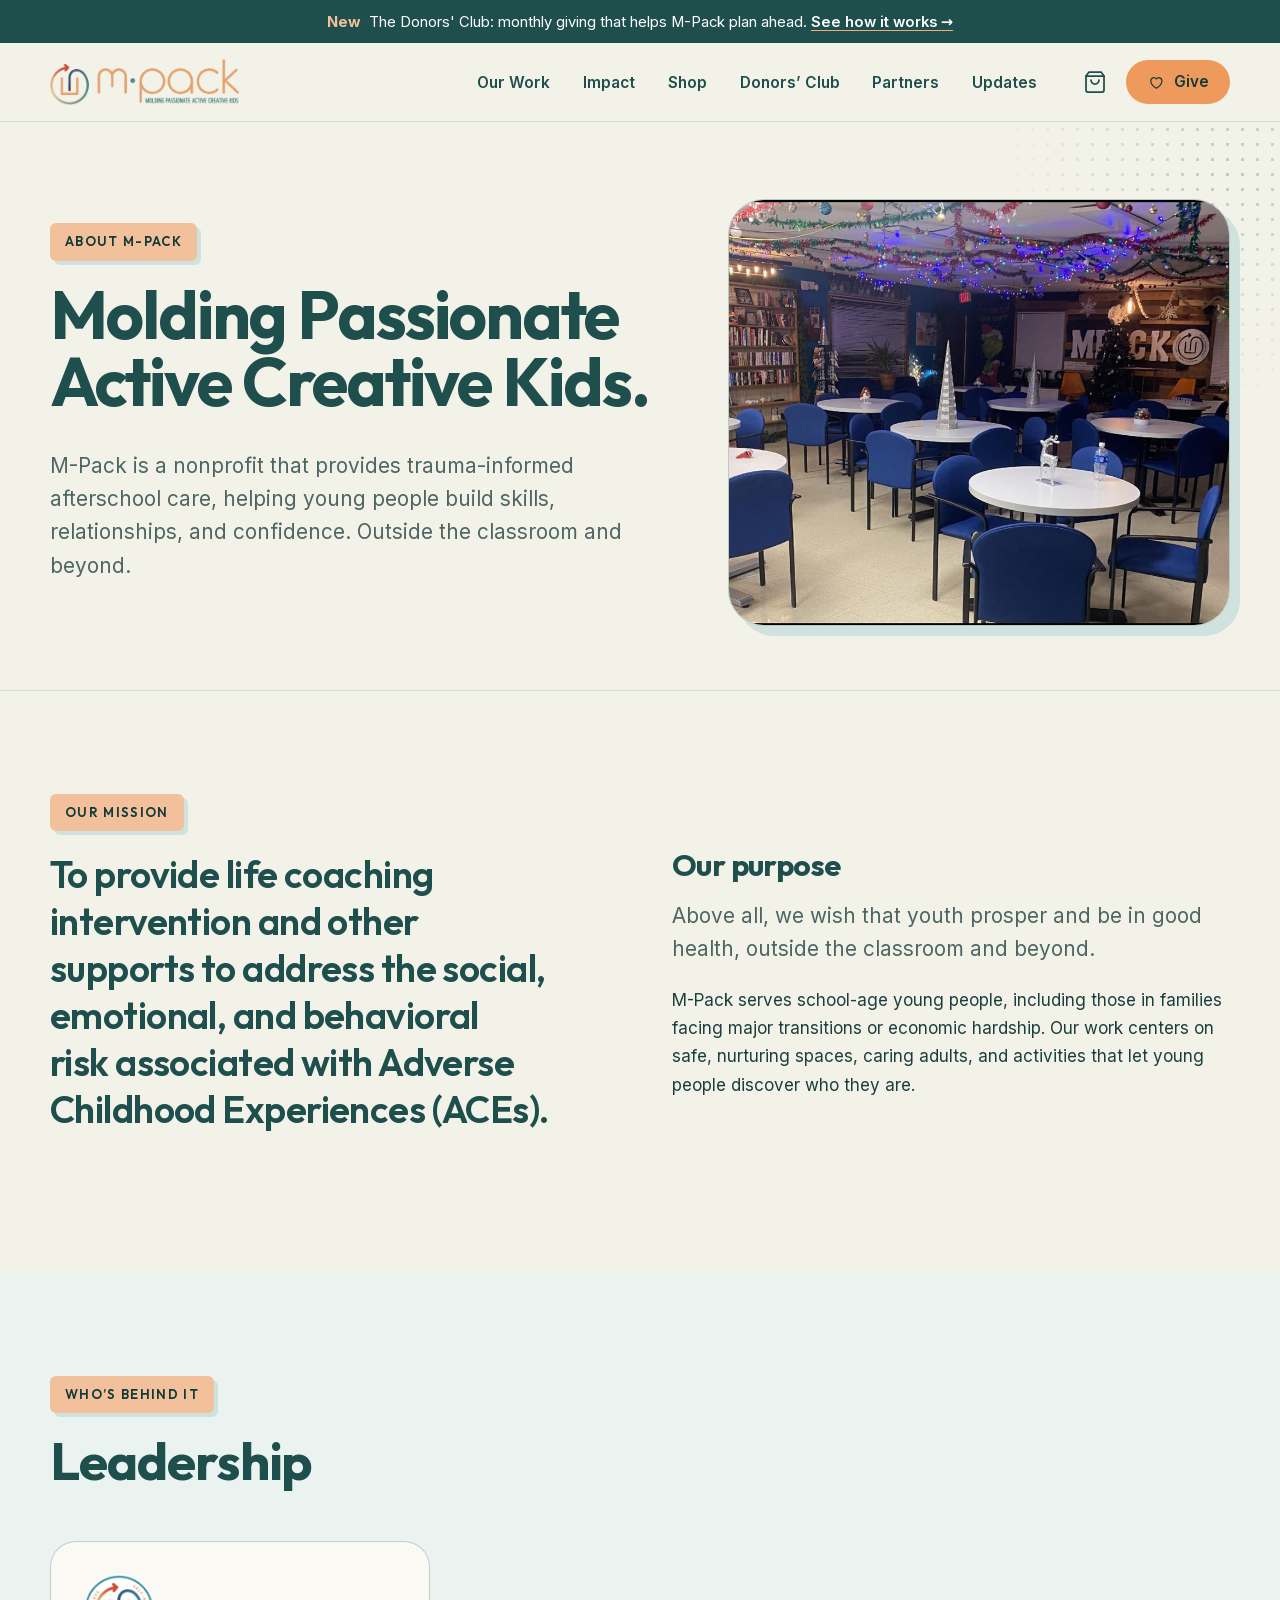
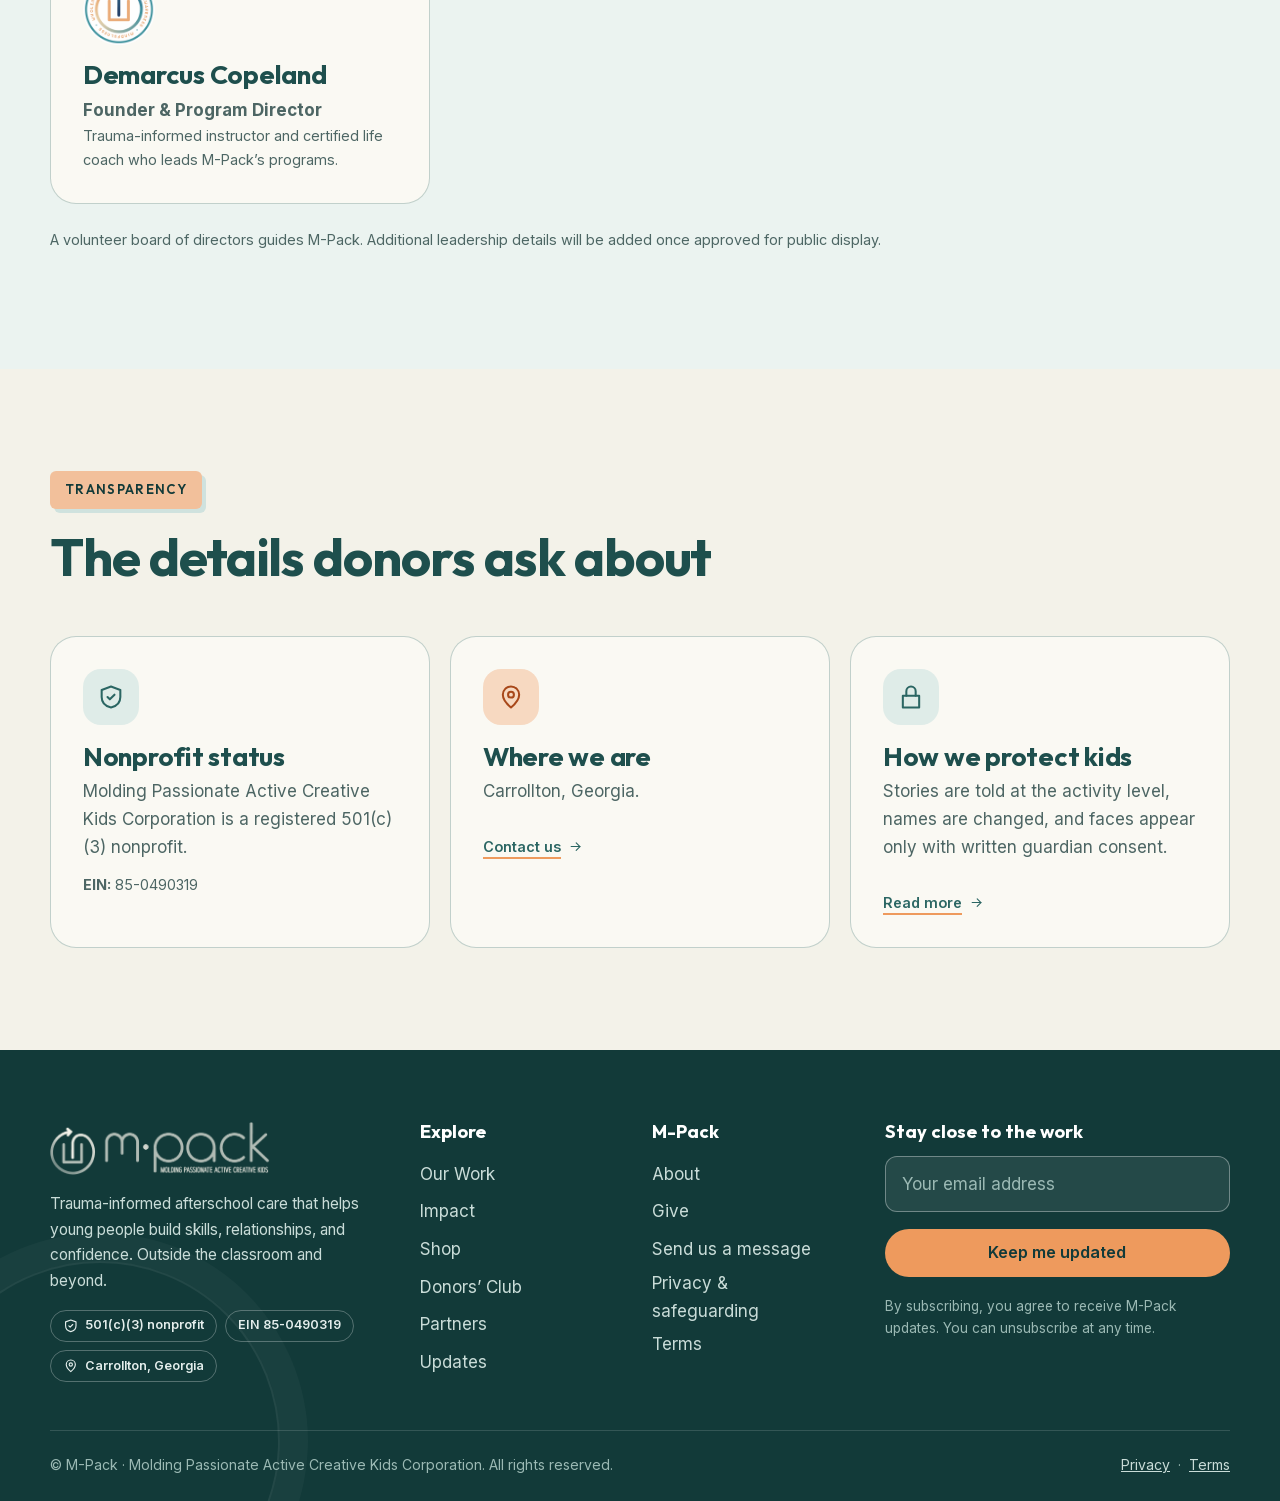
==== about.html @ ed40217a "Initial commit: M-Pack website (plain HTML/CSS/JS for GitHub Pages) Static site with home, Our Work," ====
<!doctype html>
<html lang="en">
<head>
<meta charset="utf-8">
<meta name="viewport" content="width=device-width, initial-scale=1">
<title>About M-Pack | Molding Passionate Active Creative Kids</title>
<meta name="description" content="About M-Pack, a nonprofit in Carrollton, Georgia providing trauma-informed afterschool care: our mission, our approach, and who we are.">
<meta name="theme-color" content="#1e4f4d">
<meta property="og:type" content="website">
<meta property="og:site_name" content="M-Pack">
<meta property="og:title" content="About M-Pack | Molding Passionate Active Creative Kids">
<meta property="og:description" content="About M-Pack, a nonprofit in Carrollton, Georgia providing trauma-informed afterschool care: our mission, our approach, and who we are.">
<meta property="og:image" content="assets/img/photos/tunnel-sign.jpg">
<link rel="icon" href="assets/img/favicon.png" type="image/png">
<link rel="apple-touch-icon" href="assets/img/apple-touch-icon.png">
<link rel="preload" href="assets/fonts/outfit-var.woff2" as="font" type="font/woff2" crossorigin>
<link rel="stylesheet" href="assets/css/fonts.css">
<link rel="stylesheet" href="assets/css/main.css">
<script src="assets/js/config.js"></script>
<script src="assets/js/layout.js"></script>
</head>
<body>
<mpack-header></mpack-header>
<main id="main">
<section class="page-hero page-hero--photo">
  <div class="container">
    <div>
      <span class="tag">About M-&#8288;Pack</span>
      <h1>Molding Passionate Active Creative Kids.</h1>
      <p class="lead">M-&#8288;Pack is a nonprofit that provides trauma-informed afterschool care, helping young people build skills, relationships, and confidence. Outside the classroom and beyond.</p>
    </div>
    <div class="photo"><img src="assets/img/photos/space-library.jpg" width="1400" height="777" alt="The M-Pack library lounge." style="aspect-ratio:4/3.4"></div>
  </div>
</section>

<section class="section">
  <div class="container split">
    <div class="reveal">
      <span class="tag">Our mission</span>
      <p class="mission-quote">To provide life coaching intervention and other supports to address the social, emotional, and behavioral risk associated with Adverse Childhood Experiences (ACEs).</p>
    </div>
    <div class="reveal stack">
      <h2 style="font-size:1.9rem">Our purpose</h2>
      <p class="lead">Above all, we wish that youth prosper and be in good health, outside the classroom and beyond.</p>
      <p>M-&#8288;Pack serves school-age young people, including those in families facing major transitions or economic hardship. Our work centers on safe, nurturing spaces, caring adults, and activities that let young people discover who they are.</p>
    </div>
  </div>
</section>

<section class="section section--tint">
  <div class="container">
    <div class="section-head"><span class="tag">Who&rsquo;s behind it</span><h2>Leadership</h2></div>
    <div class="grid grid-3">
      <article class="card reveal"><img src="assets/img/logo-badge.png" width="72" height="72" alt="" style="margin-bottom:1rem"><h3 style="margin-top:0">Demarcus Copeland</h3><p><strong>Founder &amp; Program Director</strong></p><p class="small">Trauma-informed instructor and certified life coach who leads M-&#8288;Pack&rsquo;s programs.</p></article>
    </div>
    <p class="muted small mt-2">A volunteer board of directors guides M-&#8288;Pack. Additional leadership details will be added once approved for public display.</p>
  </div>
</section>

<section class="section">
  <div class="container">
    <div class="section-head"><span class="tag">Transparency</span><h2>The details donors ask about</h2></div>
    <div class="grid grid-3">
      <article class="card reveal"><span class="ico"><svg class="i" aria-hidden="true" focusable="false"><use href="#i-shield"></use></svg></span><h3>Nonprofit status</h3><p>Molding Passionate Active Creative Kids Corporation is a registered 501(c)(3) nonprofit.</p><p class="small mt-1"><strong>EIN:</strong> 85-0490319</p></article>
      <article class="card reveal"><span class="ico ico--orange"><svg class="i" aria-hidden="true" focusable="false"><use href="#i-pin"></use></svg></span><h3>Where we are</h3><p>Carrollton, Georgia.</p><p class="small mt-1"><a class="link-arrow" href="contact.html">Contact us <svg class="i " aria-hidden="true" focusable="false"><use href="#i-arrow"></use></svg></a></p></article>
      <article class="card reveal"><span class="ico"><svg class="i" aria-hidden="true" focusable="false"><use href="#i-lock"></use></svg></span><h3>How we protect kids</h3><p>Stories are told at the activity level, names are changed, and faces appear only with written guardian consent.</p><p class="small mt-1"><a class="link-arrow" href="privacy.html">Read more <svg class="i " aria-hidden="true" focusable="false"><use href="#i-arrow"></use></svg></a></p></article>
    </div>
  </div>
</section>
</main>
<mpack-footer></mpack-footer>
<mpack-mobile-cta></mpack-mobile-cta>
<script src="assets/js/data.js" defer></script>
<script src="assets/js/art.js" defer></script>
<script src="assets/js/app.js" defer></script>
</body>
</html>
---- assets/css/fonts.css ----
@font-face{font-family:'Inter';font-style:normal;font-weight:400 700;font-display:swap;src:url('../fonts/inter-var.woff2') format('woff2');unicode-range:U+0000-00FF, U+0131, U+0152-0153, U+02BB-02BC, U+02C6, U+02DA, U+02DC, U+0304, U+0308, U+0329, U+2000-206F, U+20AC, U+2122, U+2191, U+2193, U+2212, U+2215, U+FEFF, U+FFFD}
@font-face{font-family:'Outfit';font-style:normal;font-weight:500 800;font-display:swap;src:url('../fonts/outfit-var.woff2') format('woff2');unicode-range:U+0000-00FF, U+0131, U+0152-0153, U+02BB-02BC, U+02C6, U+02DA, U+02DC, U+0304, U+0308, U+0329, U+2000-206F, U+20AC, U+2122, U+2191, U+2193, U+2212, U+2215, U+FEFF, U+FFFD}
---- assets/css/main.css ----
/* ==========================================================================
   M-Pack — main stylesheet
   Design language taken from the M-Pack presentation: deep teal, warm cream,
   peach "tab" labels with offset shadows, thin-outline rounded cards,
   halftone dots and a looping line motif.
   ========================================================================== */

:root {
  /* Color tokens */
  --cream: #f3f2e9;
  --surface: #faf9f3;
  --white: #ffffff;
  --teal-950: #123a39;
  --teal-900: #1e4f4d;
  --teal-800: #2b6663;
  --teal-700: #357b78;
  --teal-500: #5a9aa0;
  --teal-200: #cfe2de;
  --teal-100: #dfece8;
  --teal-50: #ebf3f0;
  --orange-500: #ee9a5d;
  --orange-400: #f3ac77;
  --orange-300: #f2c09b;
  --orange-200: #f7d9c1;
  --orange-700: #a8481a; /* AA on cream for small text */
  --coral: #d9573a;
  --ink: #1b3f3e;
  --muted: #4d6664;
  --line: rgba(43, 102, 99, 0.28);
  --line-soft: rgba(43, 102, 99, 0.14);
  --danger: #9a2a10;

  /* Type */
  --font-display: "Outfit", "Avenir Next", "Segoe UI", system-ui, sans-serif;
  --font-body: "Inter", system-ui, -apple-system, "Segoe UI", sans-serif;

  /* Shape + rhythm */
  --r-sm: 12px;
  --r-md: 18px;
  --r-lg: 26px;
  --r-xl: 36px;
  --maxw: 1180px;
  --gutter: clamp(1.25rem, 4vw, 2rem);
  --shadow-soft: 0 1px 2px rgba(18, 58, 57, 0.06), 0 10px 30px -12px rgba(18, 58, 57, 0.18);
  --ease: cubic-bezier(0.22, 0.61, 0.36, 1);
}

*,
*::before,
*::after { box-sizing: border-box; }

html { scroll-behavior: smooth; -webkit-text-size-adjust: 100%; }

body {
  margin: 0;
  background: var(--cream);
  color: var(--ink);
  font-family: var(--font-body);
  font-size: 1.0625rem;
  line-height: 1.65;
  -webkit-font-smoothing: antialiased;
  text-rendering: optimizeLegibility;
}

img, svg { display: block; max-width: 100%; }
img { height: auto; }
a { color: inherit; }
p { margin: 0 0 1em; }
ul, ol { margin: 0; padding: 0; }
button, input, select, textarea { font: inherit; color: inherit; }
button { cursor: pointer; }

h1, h2, h3, h4 {
  font-family: var(--font-display);
  color: var(--teal-900);
  line-height: 1.06;
  letter-spacing: -0.02em;
  font-weight: 700;
  margin: 0 0 0.5em;
  text-wrap: balance;
}
h1 { font-size: clamp(2.5rem, 1.3rem + 4.6vw, 4.6rem); letter-spacing: -0.03em; line-height: 1; }
.hero h1 { font-size: clamp(2.5rem, 1.2rem + 3.9vw, 4rem); }
h2 { font-size: clamp(2rem, 1.2rem + 3vw, 3.3rem); }
h3 { font-size: clamp(1.3rem, 1.1rem + 0.8vw, 1.65rem); letter-spacing: -0.01em; }
h4 { font-size: 1.1rem; }
.lead { font-size: clamp(1.1rem, 1rem + 0.5vw, 1.3rem); color: var(--muted); line-height: 1.6; max-width: 60ch; }
.muted { color: var(--muted); }
.small { font-size: 0.9rem; }
.center { text-align: center; }
.balance { text-wrap: balance; }

:focus-visible {
  outline: 3px solid var(--orange-500);
  outline-offset: 3px;
  border-radius: 6px;
}
::selection { background: var(--orange-200); color: var(--teal-950); }

.sr-only {
  position: absolute; width: 1px; height: 1px; padding: 0; margin: -1px;
  overflow: hidden; clip: rect(0, 0, 0, 0); white-space: nowrap; border: 0;
}
.skip-link {
  position: fixed; left: 1rem; top: -4rem; z-index: 200; background: var(--teal-900); color: #fff;
  padding: 0.8rem 1.2rem; border-radius: 999px; font-weight: 600; text-decoration: none; transition: top 0.2s;
}
.skip-link:focus { top: 1rem; }

.container { width: min(100% - 2 * var(--gutter), var(--maxw)); margin-inline: auto; }
.container--narrow { width: min(100% - 2 * var(--gutter), 820px); margin-inline: auto; }

/* Icons ------------------------------------------------------------------ */
.i { width: 1.25em; height: 1.25em; fill: none; stroke: currentColor; stroke-width: 1.75; stroke-linecap: round; stroke-linejoin: round; flex: none; }
.i--lg { width: 1.6rem; height: 1.6rem; }
.ico {
  width: 56px; height: 56px; border-radius: 18px; display: grid; place-items: center;
  background: var(--teal-100); color: var(--teal-800); flex: none;
}
.ico .i { width: 28px; height: 28px; }
.ico--orange { background: var(--orange-200); color: var(--orange-700); }
.ico--dark { background: rgba(255, 255, 255, 0.12); color: var(--orange-400); }

/* Buttons ---------------------------------------------------------------- */
.btn {
  display: inline-flex; align-items: center; justify-content: center; gap: 0.6rem;
  min-height: 48px; padding: 0.8rem 1.6rem; border-radius: 999px;
  font-family: var(--font-body); font-weight: 600; font-size: 1rem; line-height: 1.1;
  text-decoration: none; border: 2px solid transparent; cursor: pointer;
  transition: transform 0.2s var(--ease), background-color 0.2s, color 0.2s, border-color 0.2s, box-shadow 0.2s;
}
.btn:hover { transform: translateY(-2px); }
.btn:active { transform: translateY(0); }
.btn .i { transition: transform 0.2s var(--ease); width: 1.1em; height: 1.1em; }
.btn:hover .i-arrow { transform: translateX(3px); }
.btn--primary { background: var(--teal-800); color: #fff; }
.btn--primary:hover { background: var(--teal-900); box-shadow: 0 8px 20px -8px rgba(18, 58, 57, 0.5); }
.btn--give { background: var(--orange-500); color: var(--teal-950); }
.btn--give:hover { background: var(--orange-400); box-shadow: 0 8px 20px -8px rgba(238, 154, 93, 0.8); }
.btn--outline { border-color: var(--teal-800); color: var(--teal-800); background: transparent; }
.btn--outline:hover { background: var(--teal-100); }
.btn--light { background: var(--cream); color: var(--teal-900); }
.btn--light:hover { background: #fff; }
.btn--ghost-light { border-color: rgba(255, 255, 255, 0.6); color: #fff; background: transparent; }
.btn--ghost-light:hover { background: rgba(255, 255, 255, 0.12); border-color: #fff; }
.btn--sm { min-height: 44px; padding: 0.6rem 1.2rem; font-size: 0.95rem; }
.btn--lg { min-height: 56px; padding: 1rem 2rem; font-size: 1.08rem; }
.btn--block { width: 100%; }
.btn[disabled], .btn[aria-disabled="true"] { opacity: 0.5; cursor: not-allowed; transform: none; box-shadow: none; }
.nw { white-space: nowrap; }
.btn-row { display: flex; flex-wrap: wrap; gap: 0.85rem; align-items: center; }

.link-arrow {
  display: inline-flex; align-items: center; gap: 0.45rem; font-weight: 600; color: var(--teal-800);
  text-decoration: underline; text-decoration-color: var(--orange-500); text-decoration-thickness: 2px; text-underline-offset: 5px;
}
.link-arrow:hover { color: var(--teal-950); }
.link-arrow .i { width: 1.05em; height: 1.05em; transition: transform 0.2s var(--ease); }
.link-arrow:hover .i { transform: translateX(3px); }

/* Tab label — echoes the deck's peach navigation tabs ----------------------- */
.tag {
  display: inline-block; background: var(--orange-300); color: var(--teal-950);
  font-family: var(--font-display); font-weight: 600; font-size: 0.82rem; letter-spacing: 0.1em; text-transform: uppercase;
  padding: 0.5rem 0.95rem; border-radius: 6px; box-shadow: 4px 4px 0 var(--teal-200); margin-bottom: 1.25rem;
}
.section--dark .tag { box-shadow: 4px 4px 0 var(--teal-700); }

.badge {
  display: inline-flex; align-items: center; gap: 0.35rem; font-size: 0.74rem; font-weight: 700; letter-spacing: 0.06em;
  text-transform: uppercase; padding: 0.3rem 0.65rem; border-radius: 999px; background: var(--teal-100); color: var(--teal-900);
}
.badge--orange { background: var(--orange-200); color: #6b2d14; }
.badge--outline { background: rgba(255, 255, 255, 0.9); border: 1px solid var(--line); color: var(--muted); }

/* Announcement bar + header ------------------------------------------------ */
.announce { background: var(--teal-900); color: #fff; font-size: 0.92rem; text-align: center; padding: 0.6rem 1rem; }
.announce a { font-weight: 600; text-decoration: underline; text-underline-offset: 3px; text-decoration-color: var(--orange-400); }
.announce a:hover { color: var(--orange-300); }
.announce strong { color: var(--orange-300); }

.site-header {
  position: sticky; top: 0; z-index: 60;
  background: rgba(243, 242, 233, 0.9); backdrop-filter: saturate(1.4) blur(12px); -webkit-backdrop-filter: saturate(1.4) blur(12px);
  border-bottom: 1px solid var(--line-soft); transition: box-shadow 0.2s;
}
.site-header.is-scrolled { box-shadow: 0 6px 24px -14px rgba(18, 58, 57, 0.45); }
.header-inner { display: flex; align-items: center; gap: 1.25rem; min-height: 78px; }
.brand { display: inline-flex; align-items: center; }
.brand img { height: 46px; width: auto; }
.nav { margin-left: auto; display: flex; align-items: center; gap: 0.15rem; }
.nav a {
  padding: 0.6rem 0.95rem; border-radius: 999px; font-weight: 600; font-size: 0.96rem; color: var(--teal-900); text-decoration: none;
  transition: background-color 0.2s;
}
.nav a:hover { background: var(--teal-100); }
.nav a[aria-current="page"] { background: var(--teal-100); box-shadow: inset 0 -3px 0 var(--orange-500); }
.header-actions { display: flex; align-items: center; gap: 0.5rem; }
.icon-btn {
  position: relative; width: 46px; height: 46px; border-radius: 999px; border: 0; background: transparent; color: var(--teal-900);
  display: grid; place-items: center; transition: background-color 0.2s;
}
.icon-btn:hover { background: var(--teal-100); }
.icon-btn .i { width: 24px; height: 24px; }
.cart-count {
  position: absolute; top: 2px; right: 0; min-width: 20px; height: 20px; padding: 0 5px; border-radius: 999px; background: var(--orange-500); color: var(--teal-950);
  font-size: 0.74rem; font-weight: 700; display: none; place-items: center;
}
.cart-count.has-items { display: grid; }
.menu-btn { display: none; }
.mobile-nav { display: none; }

@media (max-width: 1020px) {
  .nav { display: none; }
  .header-actions { margin-left: auto; }
  .menu-btn { display: grid; }
  .mobile-nav {
    position: fixed; inset: 0; top: 0; z-index: 90; background: var(--cream); padding: 1.25rem var(--gutter) 2rem; overflow-y: auto;
    flex-direction: column; gap: 0.25rem;
  }
  .mobile-nav.open { display: flex; }
  .mobile-nav-head { display: flex; justify-content: space-between; align-items: center; min-height: 62px; }
  .mobile-nav a.m-link {
    font-family: var(--font-display); font-size: 1.9rem; font-weight: 600; color: var(--teal-900); text-decoration: none;
    padding: 0.7rem 0; border-bottom: 1px solid var(--line-soft); display: flex; justify-content: space-between; align-items: center;
  }
  .mobile-nav .btn { margin-top: 1.5rem; }
}
@media (max-width: 520px) {
  .header-actions .btn--give span.label { display: none; }
  .header-actions .btn--give { padding: 0.6rem 0.9rem; }
  .brand img { height: 40px; }
}

/* Hero ---------------------------------------------------------------------- */
.hero { position: relative; overflow: hidden; padding: clamp(2.5rem, 6vw, 5rem) 0 clamp(3.5rem, 7vw, 6rem); isolation: isolate; }
.hero::before { /* halftone dots, as on the deck's cover */
  content: ""; position: absolute; right: -40px; top: -40px; width: 460px; height: 460px; z-index: -1; opacity: 0.5;
  background-image: radial-gradient(var(--teal-500) 1.6px, transparent 1.8px); background-size: 16px 16px;
  -webkit-mask-image: radial-gradient(circle at 70% 30%, #000 0%, transparent 70%); mask-image: radial-gradient(circle at 70% 30%, #000 0%, transparent 70%);
}
.hero::after {
  content: ""; position: absolute; left: -120px; bottom: -160px; width: 420px; height: 420px; border-radius: 50%; z-index: -1;
  background: var(--orange-200); opacity: 0.4;
}
.hero-grid { display: grid; grid-template-columns: 1.08fr 0.92fr; gap: clamp(2rem, 5vw, 4.5rem); align-items: center; }
.hero h1 .hl { position: relative; white-space: nowrap; color: var(--teal-900); z-index: 0; }
.hero h1 .hl::after {
  content: ""; position: absolute; left: -0.06em; right: -0.06em; bottom: 0.04em; height: 0.34em; background: var(--orange-300); z-index: -1; border-radius: 6px; transform: rotate(-0.8deg);
}
.hero .lead { margin: 1.5rem 0 2rem; }
.hero-note { margin-top: 1.5rem; display: flex; align-items: center; gap: 0.6rem; font-size: 0.95rem; color: var(--muted); }
.hero-media { position: relative; }
.hero-photo {
  width: 100%; aspect-ratio: 5 / 5.6; object-fit: cover; border-radius: var(--r-xl) var(--r-xl) var(--r-xl) 140px;
  box-shadow: 14px 14px 0 var(--teal-200); border: 1.5px solid var(--line);
}
.hero-badge { position: absolute; right: -14px; top: -34px; width: 118px; height: 118px; filter: drop-shadow(0 8px 14px rgba(18, 58, 57, 0.2)); animation: slow-spin 60s linear infinite; }
.stat-float {
  position: absolute; left: -7%; bottom: 9%; max-width: 250px; background: #fff; border-radius: var(--r-md); padding: 1rem 1.15rem 1.05rem;
  box-shadow: var(--shadow-soft); border: 1px solid var(--line-soft);
}
.stat-float b { display: block; font-family: var(--font-display); font-size: 2.6rem; line-height: 1; color: var(--teal-800); letter-spacing: -0.03em; }
.stat-float span { display: block; margin-top: 0.3rem; font-size: 0.86rem; line-height: 1.35; color: var(--muted); }
@keyframes slow-spin { to { transform: rotate(360deg); } }

@media (max-width: 900px) {
  .hero-grid { grid-template-columns: 1fr; }
  .hero-media { max-width: 560px; margin-inline: auto; width: 100%; }
  .hero-photo { aspect-ratio: 4 / 3.4; border-radius: var(--r-xl) var(--r-xl) var(--r-xl) 90px; box-shadow: 10px 10px 0 var(--teal-200); }
  .stat-float { left: 4%; bottom: -1.5rem; }
  .hero-badge { right: 0; top: -28px; width: 92px; height: 92px; }
}

/* Trust strip -------------------------------------------------------------- */
.trust { background: var(--white); border-block: 1px solid var(--line-soft); }
.trust-list { list-style: none; display: flex; flex-wrap: wrap; justify-content: center; gap: 0.75rem 2.25rem; padding: 1.1rem 0; font-size: 0.95rem; font-weight: 600; color: var(--teal-900); }
.trust-list li { display: flex; align-items: center; gap: 0.55rem; }
.trust-list .i { color: var(--orange-700); }

/* Sections ---------------------------------------------------------------- */
.section { padding: clamp(3.75rem, 8vw, 6.75rem) 0; position: relative; }
.section--tint { background: var(--teal-50); }
.section--white { background: var(--white); }
.section--dark { background: var(--teal-900); color: #eaf1ef; }
.section--dark h2, .section--dark h3, .section--dark h4 { color: #fff; }
.section--dark .lead, .section--dark .muted { color: #c9dcd8; }
.section-head { max-width: 760px; margin-bottom: clamp(2rem, 4vw, 3.25rem); }
.section-head--center { margin-inline: auto; text-align: center; }
.section-head--center .lead { margin-inline: auto; }
.section-head p:last-child { margin-bottom: 0; }

.grid { display: grid; gap: 1.25rem; }
.grid-2 { grid-template-columns: repeat(2, minmax(0, 1fr)); }
.grid-3 { grid-template-columns: repeat(3, minmax(0, 1fr)); }
.grid-4 { grid-template-columns: repeat(4, minmax(0, 1fr)); }
@media (max-width: 960px) { .grid-4 { grid-template-columns: repeat(2, minmax(0, 1fr)); } .grid-3 { grid-template-columns: repeat(2, minmax(0, 1fr)); } }
@media (max-width: 640px) { .grid-4, .grid-3, .grid-2 { grid-template-columns: 1fr; } }

.split { display: grid; grid-template-columns: 1fr 1fr; gap: clamp(2rem, 5vw, 4.5rem); align-items: center; }
.split--wide-left { grid-template-columns: 1.15fr 0.85fr; }
.split--wide-right { grid-template-columns: 0.85fr 1.15fr; }
@media (max-width: 900px) { .split, .split--wide-left, .split--wide-right { grid-template-columns: 1fr; } }

/* Cards ------------------------------------------------------------------- */
.card {
  background: var(--surface); border: 1.5px solid var(--line); border-radius: var(--r-lg); padding: clamp(1.4rem, 2.5vw, 2rem);
  transition: transform 0.25s var(--ease), border-color 0.25s, box-shadow 0.25s;
}
a.card { text-decoration: none; display: block; }
a.card:hover, .card--hover:hover { transform: translateY(-4px); border-color: var(--teal-700); box-shadow: var(--shadow-soft); }
.card h3 { margin-top: 1.1rem; margin-bottom: 0.4rem; }
.card p { color: var(--muted); margin-bottom: 0; }
.card .link-arrow { margin-top: 1.1rem; }
.card--plain { background: #fff; }
.card--dark { background: rgba(255, 255, 255, 0.06); border-color: rgba(255, 255, 255, 0.22); }
.card--dark p { color: #c9dcd8; }

.pillar { display: flex; flex-direction: column; }
.pillar h3 { margin-top: 1.2rem; }

/* Mission block ------------------------------------------------------------ */
.mission-quote {
  font-family: var(--font-display); font-weight: 600; font-size: clamp(1.5rem, 1.1rem + 1.8vw, 2.35rem); line-height: 1.25; letter-spacing: -0.015em; color: var(--teal-900); text-wrap: balance;
}
.mission-quote mark { background: linear-gradient(transparent 62%, var(--orange-300) 62%); color: inherit; padding: 0 0.1em; }

/* Stats band ---------------------------------------------------------------- */
.stats { display: grid; grid-template-columns: repeat(4, 1fr); gap: 0; }
.stat { padding: 0.5rem clamp(1rem, 2.5vw, 2rem); border-left: 1px solid rgba(255, 255, 255, 0.2); }
.stat:first-child { border-left: 0; padding-left: 0; }
.stat-num { white-space: nowrap; font-family: var(--font-display); font-weight: 800; font-size: clamp(3rem, 1.8rem + 3.2vw, 4.6rem); line-height: 1; letter-spacing: -0.04em; color: var(--orange-400); display: block; }
.stat-num small { font-size: 0.5em; letter-spacing: 0; margin-left: 0.05em; }
.stat-label { display: block; margin-top: 0.7rem; color: #e1ece9; font-size: 1rem; line-height: 1.45; max-width: 24ch; }
.stats-foot { margin-top: 2.25rem; font-size: 0.85rem; color: #a9c5c0; }
@media (max-width: 860px) {
  .stats { grid-template-columns: repeat(2, 1fr); row-gap: 2.25rem; }
  .stat:nth-child(odd) { border-left: 0; padding-left: 0; }
}
@media (max-width: 460px) { .stats { grid-template-columns: 1fr; } .stat { border-left: 0; padding-left: 0; } }

/* "Every M-Pack kid can expect" ----------------------------------------------- */
.expect { list-style: none; display: grid; grid-template-columns: repeat(3, minmax(0, 1fr)); gap: 1rem; counter-reset: expect; }
.expect li {
  display: flex; align-items: center; gap: 1rem; padding: 1.15rem 1.35rem; border: 1.5px solid var(--line); border-radius: 999px; background: var(--surface);
  font-family: var(--font-display); font-weight: 600; font-size: 1.2rem; color: var(--teal-900); line-height: 1.2;
}
.expect li .ico { width: 48px; height: 48px; border-radius: 50%; }
.expect li:nth-child(even) .ico { background: var(--orange-200); color: var(--orange-700); }
@media (max-width: 960px) { .expect { grid-template-columns: repeat(2, minmax(0, 1fr)); } }
@media (max-width: 600px) { .expect { grid-template-columns: 1fr; } }

/* Photo mosaic -------------------------------------------------------------- */
.mosaic { display: grid; grid-template-columns: repeat(12, 1fr); grid-auto-rows: 88px; gap: 0.9rem; }
.mosaic figure { margin: 0; position: relative; overflow: hidden; border-radius: var(--r-lg); border: 1.5px solid var(--line); background: var(--teal-100); }
.mosaic img { width: 100%; height: 100%; object-fit: cover; transition: transform 0.6s var(--ease); }
.mosaic figure:hover img { transform: scale(1.04); }
.mosaic figcaption {
  position: absolute; left: 0.75rem; bottom: 0.75rem; background: rgba(255, 255, 255, 0.94); border-radius: 999px; padding: 0.3rem 0.8rem; font-size: 0.82rem; font-weight: 600; color: var(--teal-900);
}
.m-a { grid-column: span 7; grid-row: span 4; }
.m-b { grid-column: span 5; grid-row: span 4; }
.m-c { grid-column: span 4; grid-row: span 3; }
.m-d { grid-column: span 4; grid-row: span 3; }
.m-e { grid-column: span 4; grid-row: span 3; }
@media (max-width: 760px) {
  .mosaic { grid-template-columns: repeat(2, 1fr); grid-auto-rows: 120px; }
  .m-a { grid-column: span 2; grid-row: span 2; }
  .m-b, .m-c, .m-d, .m-e { grid-column: span 1; grid-row: span 2; }
}

.photo { border-radius: var(--r-xl); overflow: hidden; border: 1.5px solid var(--line); box-shadow: 12px 12px 0 var(--teal-200); }
.photo img { width: 100%; height: 100%; object-fit: cover; }
.photo--tall img { aspect-ratio: 4 / 4.6; }
.photo--wide img { aspect-ratio: 16 / 11; }
.photo-stack { display: grid; grid-template-columns: 1fr 1fr; gap: 0.9rem; }
.photo-stack img { border-radius: var(--r-lg); border: 1.5px solid var(--line); width: 100%; height: 100%; object-fit: cover; aspect-ratio: 3 / 4; }
.photo-stack img:nth-child(2) { margin-top: 2.5rem; }
.caption { font-size: 0.85rem; color: var(--muted); margin-top: 0.75rem; }

/* Check list ----------------------------------------------------------------- */
.checks { list-style: none; display: grid; gap: 0.7rem; }
.checks li { display: flex; gap: 0.75rem; align-items: flex-start; }
.checks .i { color: var(--teal-700); margin-top: 0.2em; width: 1.2em; height: 1.2em; }
.section--dark .checks .i { color: var(--orange-400); }

/* Ways to help --------------------------------------------------------------- */
.help-card { display: flex; flex-direction: column; height: 100%; }
.help-card p { flex: 1; }
.help-card .btn { align-self: flex-start; margin-top: 1.4rem; }
.help-card--feature { background: var(--teal-900); border-color: var(--teal-900); color: #dbe9e6; }
.help-card--feature h3 { color: #fff; }
.help-card--feature p { color: #c9dcd8; }

/* Tier cards ----------------------------------------------------------------- */
.tier { position: relative; display: flex; flex-direction: column; padding: clamp(1.5rem, 2.5vw, 2rem); border-radius: var(--r-lg); background: var(--surface); border: 1.5px solid var(--line); color: var(--ink); }
.tier--feature { border: 2px solid var(--orange-500); background: #fff; }
.tier .ribbon { position: absolute; top: -0.85rem; left: 1.5rem; background: var(--orange-500); color: var(--teal-950); font-weight: 700; font-size: 0.74rem; letter-spacing: 0.08em; text-transform: uppercase; padding: 0.35rem 0.8rem; border-radius: 6px; }
.tier-name { font-family: var(--font-display); font-weight: 600; font-size: 1.3rem; color: var(--teal-900); margin: 0; }
.tier-price { font-family: var(--font-display); font-weight: 800; font-size: 3.4rem; line-height: 1; letter-spacing: -0.04em; color: var(--teal-900); margin: 0.6rem 0 0.2rem; }
.tier-price small { font-size: 1rem; font-weight: 500; color: var(--muted); letter-spacing: 0; }
.tier-note { color: var(--muted); font-size: 0.95rem; margin-bottom: 1.25rem; }
.tier .checks { margin-bottom: 1.75rem; flex: 1; font-size: 0.98rem; align-content: start; }
.section--dark .tier h3, .section--dark .tier .tier-name { color: var(--teal-900); }
.section--dark .tier .checks .i { color: var(--teal-700); }
.section--dark .tier .tier-note { color: var(--muted); }
.tier .btn { width: 100%; }

/* Steps / timeline ------------------------------------------------------------ */
.steps { list-style: none; display: grid; grid-template-columns: repeat(var(--cols, 3), minmax(0, 1fr)); gap: 1.25rem; counter-reset: step; }
.steps li { position: relative; counter-increment: step; padding: 1.75rem 1.5rem 1.5rem; border-radius: var(--r-lg); background: var(--surface); border: 1.5px solid var(--line); }
.steps li::before {
  content: counter(step); position: absolute; top: -1.15rem; left: 1.35rem; width: 2.4rem; height: 2.4rem; border-radius: 50%; background: var(--teal-800); color: #fff;
  font-family: var(--font-display); font-weight: 700; display: grid; place-items: center; box-shadow: 0 0 0 5px var(--cream);
}
.section--tint .steps li::before { box-shadow: 0 0 0 5px var(--teal-50); }
.steps h3 { font-size: 1.25rem; margin: 0.5rem 0 0.35rem; }
.steps p { color: var(--muted); margin: 0; font-size: 0.98rem; }
@media (max-width: 860px) { .steps { grid-template-columns: 1fr 1fr; row-gap: 1.9rem; } }
@media (max-width: 560px) { .steps { grid-template-columns: 1fr; } }

.cycle { display: grid; grid-template-columns: repeat(4, 1fr); gap: 0; position: relative; margin-top: 1rem; }
.cycle::before { content: ""; position: absolute; left: 6%; right: 6%; top: 27px; height: 4px; background: var(--teal-200); border-radius: 4px; }
.cycle-item { position: relative; text-align: center; padding: 0 0.5rem; }
.cycle-dot { width: 58px; height: 58px; margin: 0 auto 1rem; border-radius: 50%; background: var(--teal-800); color: #fff; font-family: var(--font-display); font-weight: 700; font-size: 1.1rem; display: grid; place-items: center; position: relative; box-shadow: 0 0 0 6px var(--cream); }
.section--tint .cycle-dot { box-shadow: 0 0 0 6px var(--teal-50); }
.cycle-item:nth-child(even) .cycle-dot { background: var(--orange-500); color: var(--teal-950); }
.cycle-item h4 { margin: 0; font-family: var(--font-display); font-size: 1.15rem; }
.cycle-item p { margin: 0.2rem 0 0; color: var(--muted); font-size: 0.93rem; }
@media (max-width: 640px) {
  .cycle { grid-template-columns: 1fr; gap: 1.5rem; }
  .cycle::before { left: 28px; right: auto; top: 20px; bottom: 20px; width: 4px; height: auto; }
  .cycle-item { text-align: left; padding-left: 4.6rem; }
  .cycle-dot { position: absolute; left: 0; top: 0; margin: 0; }
}

/* Bars (hours) ---------------------------------------------------------------- */
.bars { display: grid; gap: 1.1rem; }
.bar-row { display: grid; grid-template-columns: 150px 1fr 74px; gap: 1rem; align-items: center; font-weight: 600; color: var(--teal-900); }
.bar-track { height: 18px; border-radius: 999px; background: var(--teal-100); overflow: hidden; }
.bar-fill { height: 100%; width: 0; border-radius: 999px; background: var(--teal-800); transition: width 1.1s var(--ease); }
.bar-row:nth-child(2) .bar-fill { background: var(--orange-500); }
.bar-row:nth-child(3) .bar-fill { background: var(--teal-500); }
.bar-row:nth-child(4) .bar-fill { background: var(--coral); }
.bar-val { text-align: right; font-family: var(--font-display); font-size: 1.1rem; }
@media (max-width: 560px) { .bar-row { grid-template-columns: 1fr auto; } .bar-track { grid-column: 1 / -1; order: 3; } }

/* Donut --------------------------------------------------------------------- */
.donut-wrap { display: grid; grid-template-columns: 280px 1fr; gap: clamp(1.5rem, 4vw, 3rem); align-items: center; }
.donut { width: 100%; max-width: 280px; aspect-ratio: 1; border-radius: 50%; position: relative; background: conic-gradient(var(--teal-800) 0 63.9%, var(--teal-200) 63.9% 72.2%, var(--orange-300) 72.2% 100%); }
.donut::after { content: ""; position: absolute; inset: 22%; background: var(--cream); border-radius: 50%; }
.section--white .donut::after { background: var(--white); }
.donut-center { position: absolute; inset: 0; display: grid; place-content: center; text-align: center; z-index: 1; }
.donut-center b { font-family: var(--font-display); font-size: 3.1rem; line-height: 1; color: var(--teal-900); letter-spacing: -0.03em; }
.donut-center span { font-size: 0.8rem; color: var(--muted); max-width: 11ch; margin: 0.2rem auto 0; line-height: 1.3; }
.legend { list-style: none; display: grid; gap: 0.8rem; }
.legend li { display: flex; align-items: center; gap: 0.8rem; font-weight: 600; }
.legend .sw { width: 16px; height: 16px; border-radius: 5px; flex: none; }
.legend .v { margin-left: auto; font-family: var(--font-display); font-size: 1.2rem; color: var(--teal-900); }
@media (max-width: 720px) { .donut-wrap { grid-template-columns: 1fr; justify-items: center; } .legend { width: 100%; } }

/* Product cards -------------------------------------------------------------- */
.products { display: grid; grid-template-columns: repeat(3, minmax(0, 1fr)); gap: 1.4rem; list-style: none; }
.products--four { grid-template-columns: repeat(4, minmax(0, 1fr)); }
@media (max-width: 1000px) { .products, .products--four { grid-template-columns: repeat(2, minmax(0, 1fr)); } }
@media (max-width: 520px) { .products, .products--four { grid-template-columns: 1fr; } }
.p-card { background: var(--surface); border: 1.5px solid var(--line); border-radius: var(--r-lg); overflow: hidden; display: flex; flex-direction: column; transition: transform 0.25s var(--ease), box-shadow 0.25s, border-color 0.25s; }
.p-card:hover { transform: translateY(-4px); box-shadow: var(--shadow-soft); border-color: var(--teal-700); }
.p-art { position: relative; aspect-ratio: 4 / 4.6; overflow: hidden; display: block; text-decoration: none; }
.p-art svg { width: 100%; height: 100%; }
.p-badges { position: absolute; left: 0.8rem; top: 0.8rem; display: flex; gap: 0.4rem; flex-wrap: wrap; }
.p-body { padding: 1.25rem 1.4rem 1.5rem; display: flex; flex-direction: column; flex: 1; }
.p-body h3 { font-size: 1.4rem; margin: 0 0 0.3rem; }
.p-body h3 a { text-decoration: none; }
.p-body h3 a:hover { text-decoration: underline; text-decoration-color: var(--orange-500); text-decoration-thickness: 2px; text-underline-offset: 4px; }
.p-body p { color: var(--muted); font-size: 0.96rem; margin: 0 0 1rem; flex: 1; }
.p-foot { display: flex; align-items: center; justify-content: space-between; gap: 0.75rem; }
.price { font-family: var(--font-display); font-weight: 700; font-size: 1.5rem; color: var(--teal-900); }

.filter-bar { display: flex; flex-wrap: wrap; gap: 0.6rem; margin-bottom: 2rem; }
.chip {
  min-height: 44px; padding: 0.55rem 1.2rem; border-radius: 999px; border: 1.5px solid var(--line); background: transparent; color: var(--teal-900); font-weight: 600; font-size: 0.96rem; text-decoration: none; display: inline-flex; align-items: center; gap: 0.5rem;
  transition: background-color 0.2s, color 0.2s, border-color 0.2s;
}
.chip:hover { background: var(--teal-100); }
.chip[aria-pressed="true"], .chip.active { background: var(--teal-800); border-color: var(--teal-800); color: #fff; }

.product-detail { display: grid; grid-template-columns: 1fr 1fr; gap: clamp(2rem, 5vw, 4.5rem); align-items: start; }
.product-detail .p-art { border-radius: var(--r-xl); border: 1.5px solid var(--line); box-shadow: 12px 12px 0 var(--teal-200); aspect-ratio: 1 / 1.1; }
.product-detail h1 { font-size: clamp(2.2rem, 1.4rem + 3vw, 3.6rem); }
.detail-price { font-family: var(--font-display); font-weight: 700; font-size: 2rem; color: var(--teal-900); margin: 0.5rem 0 1rem; }
.story { margin: 1.75rem 0; padding: 1.4rem 1.5rem; background: var(--teal-100); border-radius: var(--r-md); border-left: 5px solid var(--orange-500); }
.story h2 { font-size: 1.25rem; margin-bottom: 0.4rem; letter-spacing: -0.01em; }
.story p { margin: 0; }
.breadcrumb { font-size: 0.92rem; color: var(--muted); margin-bottom: 1.5rem; }
.breadcrumb a { text-decoration: none; }
.breadcrumb a:hover { text-decoration: underline; }
@media (max-width: 900px) { .product-detail { grid-template-columns: 1fr; } }

.principles { display: grid; grid-template-columns: repeat(3, 1fr); gap: 1.25rem; }
@media (max-width: 800px) { .principles { grid-template-columns: 1fr; } }
.principle { display: flex; gap: 1rem; align-items: flex-start; }
.principle h3 { font-size: 1.2rem; margin: 0 0 0.2rem; }
.principle p { margin: 0; color: var(--muted); font-size: 0.97rem; }

.notice { display: flex; gap: 0.75rem; align-items: flex-start; padding: 0.95rem 1.15rem; border-radius: var(--r-md); border: 1.5px dashed var(--orange-500); background: rgba(247, 217, 193, 0.35); color: #5c2a12; font-size: 0.92rem; line-height: 1.5; }
.notice .i { margin-top: 0.15em; color: var(--orange-700); }
.hide-notices .notice { display: none; }
.notice strong { font-weight: 700; }

/* Forms ---------------------------------------------------------------------- */
.form { display: grid; gap: 1.1rem; }
.form-row { display: grid; grid-template-columns: 1fr 1fr; gap: 1.1rem; }
@media (max-width: 600px) { .form-row { grid-template-columns: 1fr; } }
.field label { display: block; font-weight: 600; font-size: 0.93rem; color: var(--teal-900); margin-bottom: 0.4rem; }
.field label .opt { font-weight: 400; color: var(--muted); }
.field input, .field select, .field textarea {
  width: 100%; min-height: 52px; padding: 0.8rem 1rem; border-radius: var(--r-sm); border: 1.5px solid rgba(43, 102, 99, 0.5); background: #fff; color: var(--ink);
  transition: border-color 0.2s, box-shadow 0.2s;
}
.field textarea { min-height: 140px; resize: vertical; }
.field input:focus, .field select:focus, .field textarea:focus { outline: none; border-color: var(--teal-800); box-shadow: 0 0 0 4px rgba(238, 154, 93, 0.45); }
.field [aria-invalid="true"] { border-color: var(--danger); }
.field-error { color: var(--danger); font-size: 0.88rem; font-weight: 600; margin: 0.35rem 0 0; }
.hp { position: absolute; left: -9999px; width: 1px; height: 1px; overflow: hidden; }
.consent { font-size: 0.85rem; color: var(--muted); margin: 0; }
.form-success { display: none; gap: 1rem; align-items: flex-start; padding: 1.4rem; background: var(--teal-100); border-radius: var(--r-md); color: var(--teal-950); }
.form-success.show { display: flex; }
.form-success .i { width: 30px; height: 30px; color: var(--teal-800); }
.form-success h3 { margin: 0 0 0.25rem; font-size: 1.35rem; }
.form-success p { margin: 0; }
.form-error { display: none; color: var(--danger); font-weight: 600; font-size: 0.95rem; }
.form-error.show { display: block; }
.panel { background: var(--surface); border: 1.5px solid var(--line); border-radius: var(--r-lg); padding: clamp(1.5rem, 3vw, 2.25rem); }
.section--dark .panel { background: rgba(255, 255, 255, 0.07); border-color: rgba(255, 255, 255, 0.2); }

/* Donation widget ------------------------------------------------------------- */
.give-layout { display: grid; grid-template-columns: 1.1fr 0.9fr; gap: clamp(1.5rem, 4vw, 3.5rem); align-items: start; }
@media (max-width: 920px) { .give-layout { grid-template-columns: 1fr; } }
.seg { display: grid; grid-template-columns: 1fr 1fr; gap: 0.35rem; padding: 0.35rem; background: var(--teal-100); border-radius: 999px; }
.seg input { position: absolute; opacity: 0; pointer-events: none; }
.seg label { text-align: center; padding: 0.8rem 1rem; border-radius: 999px; font-weight: 600; cursor: pointer; color: var(--teal-900); min-height: 46px; display: grid; place-items: center; transition: background-color 0.2s, color 0.2s; }
.seg input:checked + label { background: var(--teal-800); color: #fff; box-shadow: 0 4px 12px -4px rgba(18, 58, 57, 0.5); }
.seg input:focus-visible + label { outline: 3px solid var(--orange-500); outline-offset: 2px; }
.amounts { display: grid; grid-template-columns: repeat(3, 1fr); gap: 0.75rem; margin: 1.4rem 0 0.9rem; }
.amounts input { position: absolute; opacity: 0; pointer-events: none; }
.amounts label {
  display: grid; place-items: center; min-height: 64px; border-radius: var(--r-md); border: 2px solid var(--line); background: #fff; font-family: var(--font-display); font-weight: 700; font-size: 1.5rem; color: var(--teal-900); cursor: pointer;
  transition: border-color 0.2s, background-color 0.2s, transform 0.2s var(--ease);
}
.amounts label:hover { border-color: var(--teal-700); transform: translateY(-2px); }
.amounts input:checked + label { border-color: var(--teal-800); background: var(--teal-100); box-shadow: inset 0 0 0 2px var(--teal-800); }
.amounts input:focus-visible + label { outline: 3px solid var(--orange-500); outline-offset: 2px; }
.custom-amount { position: relative; }
.custom-amount span { position: absolute; left: 1rem; top: 50%; transform: translateY(-50%); font-weight: 600; color: var(--muted); }
.custom-amount input { padding-left: 2rem; }
.impact-line { display: flex; gap: 0.9rem; align-items: flex-start; margin: 1.25rem 0; padding: 1.1rem 1.25rem; background: var(--teal-100); border-radius: var(--r-md); min-height: 5.5rem; }
.impact-line .i { color: var(--teal-800); margin-top: 0.2em; width: 1.5rem; height: 1.5rem; }
.impact-line p { margin: 0; font-size: 0.98rem; }
.impact-line strong { color: var(--teal-950); }
.secure-note { display: flex; align-items: center; gap: 0.6rem; font-size: 0.88rem; color: var(--muted); margin-top: 1rem; }
.give-aside { position: sticky; top: 100px; }
.give-aside .photo { box-shadow: 10px 10px 0 var(--teal-200); }
@media (max-width: 920px) { .give-aside { position: static; } }

/* FAQ -------------------------------------------------------------------------- */
.faq { display: grid; gap: 0.75rem; }
.faq details { background: var(--surface); border: 1.5px solid var(--line); border-radius: var(--r-md); transition: border-color 0.2s; }
.faq details[open] { border-color: var(--teal-700); background: #fff; }
.faq summary { list-style: none; cursor: pointer; padding: 1.15rem 1.4rem; font-family: var(--font-display); font-weight: 600; font-size: 1.15rem; color: var(--teal-900); display: flex; justify-content: space-between; align-items: center; gap: 1rem; min-height: 56px; }
.faq summary::-webkit-details-marker { display: none; }
.faq summary .i { transition: transform 0.25s var(--ease); }
.faq details[open] summary .i { transform: rotate(45deg); }
.faq .answer { padding: 0 1.4rem 1.3rem; color: var(--muted); }
.faq .answer p:last-child { margin: 0; }

/* Page hero (inner pages) ----------------------------------------------------- */
.page-hero { position: relative; padding: clamp(2.75rem, 6vw, 5rem) 0 clamp(2.75rem, 5vw, 4.25rem); border-bottom: 1px solid var(--line-soft); overflow: hidden; isolation: isolate; }
.page-hero::before { content: ""; position: absolute; right: -60px; top: -60px; width: 360px; height: 360px; z-index: -1; opacity: 0.4; background-image: radial-gradient(var(--teal-500) 1.5px, transparent 1.7px); background-size: 15px 15px; -webkit-mask-image: radial-gradient(circle at 70% 30%, #000, transparent 70%); mask-image: radial-gradient(circle at 70% 30%, #000, transparent 70%); }
.page-hero h1 { font-size: clamp(2.4rem, 1.4rem + 4.2vw, 4.2rem); max-width: 16ch; }
.page-hero--wide h1 { max-width: 20ch; }
.page-hero .lead { margin-top: 1.1rem; }
.page-hero .btn-row { margin-top: 1.75rem; }
.page-hero--photo .container { display: grid; grid-template-columns: 1.1fr 0.9fr; gap: clamp(2rem, 5vw, 4rem); align-items: center; }
.page-hero--photo .photo { box-shadow: 10px 10px 0 var(--teal-200); }
@media (max-width: 900px) { .page-hero--photo .container { grid-template-columns: 1fr; } }

/* Mascot + newsletter ----------------------------------------------------------- */
.mascot-card { display: grid; grid-template-columns: 180px 1fr; gap: 1.75rem; align-items: center; }
.mascot-card img { width: 100%; max-width: 180px; filter: drop-shadow(0 12px 14px rgba(18, 58, 57, 0.18)); }
@media (max-width: 560px) { .mascot-card { grid-template-columns: 1fr; } .mascot-card img { max-width: 120px; } }
.newsletter-card { display: grid; grid-template-columns: 1fr 1.05fr; gap: clamp(1.5rem, 4vw, 3.5rem); align-items: center; background: var(--surface); border: 1.5px solid var(--line); border-radius: var(--r-xl); padding: clamp(1.75rem, 4vw, 3.25rem); position: relative; overflow: hidden; }
.newsletter-card::after { content: ""; position: absolute; right: -90px; bottom: -90px; width: 260px; height: 260px; border-radius: 50%; background: var(--orange-200); opacity: 0.6; z-index: 0; }
.newsletter-card > * { position: relative; z-index: 1; }
.newsletter-card .bullets { list-style: none; display: grid; gap: 0.5rem; margin-top: 1.25rem; }
.newsletter-card .bullets li { display: flex; gap: 0.6rem; align-items: center; font-weight: 600; color: var(--teal-900); }
.newsletter-card .bullets .i { color: var(--orange-700); }
@media (max-width: 860px) { .newsletter-card { grid-template-columns: 1fr; } }

/* Updates ----------------------------------------------------------------------- */
.update-card { display: flex; flex-direction: column; height: 100%; }
.update-card .meta { display: flex; align-items: center; gap: 0.7rem; flex-wrap: wrap; font-size: 0.88rem; color: var(--muted); }
.update-card h3 { margin-top: 0.9rem; }
.update-card h3 a { text-decoration: none; }
.update-card h3 a:hover { text-decoration: underline; text-decoration-color: var(--orange-500); text-decoration-thickness: 2px; text-underline-offset: 4px; }
.update-card p { flex: 1; }
.article { max-width: 720px; margin-inline: auto; }
.article p { font-size: 1.15rem; }
.event-card { display: flex; gap: 1.1rem; align-items: flex-start; }
.event-date { flex: none; width: 76px; border-radius: var(--r-md); background: var(--teal-800); color: #fff; text-align: center; padding: 0.65rem 0.3rem; font-family: var(--font-display); line-height: 1; }
.event-date b { display: block; font-size: 1.55rem; }
.event-date span { font-size: 0.78rem; letter-spacing: 0.1em; text-transform: uppercase; opacity: 0.85; }
.event-card h3 { margin: 0 0 0.3rem; font-size: 1.25rem; }
.event-card p { margin: 0; }

/* Cart drawer -------------------------------------------------------------------- */
.drawer-backdrop { position: fixed; inset: 0; background: rgba(18, 58, 57, 0.5); z-index: 120; opacity: 0; pointer-events: none; transition: opacity 0.25s; }
.drawer-backdrop.open { opacity: 1; pointer-events: auto; }
.drawer { position: fixed; top: 0; right: 0; height: 100%; width: min(440px, 100%); background: var(--cream); z-index: 130; transform: translateX(100%); transition: transform 0.3s var(--ease); display: flex; flex-direction: column; box-shadow: -20px 0 50px -20px rgba(18, 58, 57, 0.4); }
.drawer.open { transform: none; }
.drawer:focus, .modal:focus, .form-success:focus { outline: none; }
.drawer-head { display: flex; justify-content: space-between; align-items: center; padding: 1.1rem 1.4rem; border-bottom: 1px solid var(--line-soft); }
.drawer-head h2 { margin: 0; font-size: 1.7rem; }
.drawer-body { flex: 1; overflow-y: auto; padding: 0.5rem 1.4rem; }
.drawer-foot { padding: 1.25rem 1.4rem 1.5rem; border-top: 1px solid var(--line-soft); background: var(--surface); }
.cart-line { display: grid; grid-template-columns: 76px 1fr; gap: 1rem; padding: 1.1rem 0; border-bottom: 1px solid var(--line-soft); }
.cart-line .thumb { width: 76px; height: 88px; border-radius: 14px; overflow: hidden; }
.cart-line .thumb svg { width: 100%; height: 100%; }
.cart-line h3 { font-size: 1.1rem; margin: 0; }
.cart-line h3 a { text-decoration: none; }
.qty { display: inline-flex; align-items: center; border: 1.5px solid var(--line); border-radius: 999px; margin-top: 0.5rem; background: #fff; }
.qty button { width: 40px; height: 40px; border: 0; background: transparent; border-radius: 50%; display: grid; place-items: center; color: var(--teal-900); }
.qty button:hover { background: var(--teal-100); }
.qty button .i { width: 16px; height: 16px; }
.qty output { min-width: 28px; text-align: center; font-weight: 700; }
.cart-empty { text-align: center; padding: 3rem 0.5rem; color: var(--muted); }
.subtotal { display: flex; justify-content: space-between; font-family: var(--font-display); font-weight: 700; font-size: 1.4rem; color: var(--teal-900); margin-bottom: 0.4rem; }

/* Modal ---------------------------------------------------------------------------- */
.modal-backdrop { position: fixed; inset: 0; z-index: 150; background: rgba(18, 58, 57, 0.6); display: none; place-items: center; padding: 1.25rem; }
.modal-backdrop.open { display: grid; }
.modal { width: min(560px, 100%); background: var(--cream); border-radius: var(--r-xl); padding: clamp(1.5rem, 4vw, 2.5rem); position: relative; max-height: 92vh; overflow-y: auto; }
.modal h2 { font-size: 2rem; }
.modal .close { position: absolute; top: 0.8rem; right: 0.8rem; }
.toast { position: fixed; left: 50%; bottom: 1.5rem; transform: translate(-50%, 140%); background: var(--teal-950); color: #fff; padding: 0.85rem 1.3rem; border-radius: 999px; z-index: 160; font-weight: 600; font-size: 0.96rem; box-shadow: 0 14px 30px -10px rgba(0, 0, 0, 0.4); transition: transform 0.35s var(--ease); display: flex; gap: 0.6rem; align-items: center; max-width: calc(100% - 2rem); }
.toast.show { transform: translate(-50%, 0); }
.toast .i { color: var(--orange-400); }

/* Final CTA band --------------------------------------------------------------------- */
.cta-band { position: relative; overflow: hidden; background: var(--teal-800); color: #fff; border-radius: var(--r-xl); padding: clamp(2rem, 5vw, 4rem); display: grid; grid-template-columns: 1.2fr 0.8fr; gap: 2rem; align-items: center; isolation: isolate; }
.cta-band::before { content: ""; position: absolute; right: -50px; top: -50px; width: 340px; height: 340px; z-index: -1; opacity: 0.35; background-image: radial-gradient(#fff 1.5px, transparent 1.7px); background-size: 15px 15px; -webkit-mask-image: radial-gradient(circle at 70% 30%, #000, transparent 70%); mask-image: radial-gradient(circle at 70% 30%, #000, transparent 70%); }
.cta-band h2 { color: #fff; margin-bottom: 0.6rem; }
.cta-band p { color: #d4e6e2; margin: 0; max-width: 50ch; }
.quick-give { display: grid; grid-template-columns: repeat(3, 1fr); gap: 0.6rem; }
.quick-give a:not(.btn) { display: grid; place-items: center; min-height: 58px; border-radius: var(--r-md); background: rgba(255, 255, 255, 0.12); border: 1.5px solid rgba(255, 255, 255, 0.35); color: #fff; font-family: var(--font-display); font-weight: 700; font-size: 1.35rem; text-decoration: none; transition: background-color 0.2s, color 0.2s, transform 0.2s var(--ease); }
.quick-give a:not(.btn):hover { background: var(--orange-500); color: var(--teal-950); border-color: var(--orange-500); transform: translateY(-2px); }
.quick-give .btn { grid-column: 1 / -1; margin-top: 0.3rem; }
.quick-give small { grid-column: 1 / -1; text-align: center; color: #b9d3ce; font-size: 0.85rem; }
@media (max-width: 860px) { .cta-band { grid-template-columns: 1fr; } }

/* Footer ------------------------------------------------------------------------------- */
.site-footer { background: var(--teal-950); color: #c9dcd8; padding: clamp(3rem, 6vw, 4.5rem) 0 1.5rem; position: relative; overflow: hidden; }
.site-footer::before { content: ""; position: absolute; left: -80px; bottom: -120px; width: 360px; height: 360px; border-radius: 50%; border: 2px solid rgba(255, 255, 255, 0.07); box-shadow: 0 0 0 28px rgba(255, 255, 255, 0.03); }
.footer-grid { position: relative; display: grid; grid-template-columns: 1.4fr 0.8fr 0.8fr 1.5fr; gap: clamp(1.5rem, 4vw, 3rem); }
.footer-grid h2 { font-size: 1.15rem; color: #fff; margin-bottom: 0.9rem; letter-spacing: 0; font-family: var(--font-display); }
.footer-grid ul { list-style: none; display: grid; gap: 0.1rem; }
.footer-grid a { text-decoration: none; display: inline-flex; min-height: 36px; align-items: center; color: #c9dcd8; }
.footer-grid a:hover { color: #fff; text-decoration: underline; text-decoration-color: var(--orange-400); text-underline-offset: 4px; }
.footer-brand img { width: 220px; margin-bottom: 1rem; }
.footer-brand p { max-width: 34ch; font-size: 0.97rem; }
.footer-badges { display: flex; flex-wrap: wrap; gap: 0.5rem; margin-top: 1rem; }
.footer-badges span { font-size: 0.78rem; font-weight: 600; border: 1px solid rgba(255, 255, 255, 0.28); border-radius: 999px; padding: 0.3rem 0.75rem; display: inline-flex; gap: 0.4rem; align-items: center; color: #e4eeec; }
.footer-news .field input { background: rgba(255, 255, 255, 0.08); border-color: rgba(255, 255, 255, 0.35); color: #fff; min-height: 48px; }
.footer-news .field input::placeholder { color: #9bb9b4; }
.footer-news .consent { color: #9bb9b4; }
.footer-news .form-success { background: rgba(255, 255, 255, 0.1); color: #fff; }
.footer-news .form-success .i { color: var(--orange-400); }
.footer-bottom { position: relative; margin-top: 3rem; padding-top: 1.4rem; border-top: 1px solid rgba(255, 255, 255, 0.14); display: flex; flex-wrap: wrap; gap: 0.75rem 2rem; justify-content: space-between; font-size: 0.88rem; color: #9bb9b4; }
.footer-bottom a { color: #c9dcd8; }
@media (max-width: 960px) { .footer-grid { grid-template-columns: 1fr 1fr; } .footer-brand, .footer-news { grid-column: 1 / -1; } }

/* Give page minimal chrome ----------------------------------------------------------------- */
.give-top { display: flex; align-items: center; justify-content: space-between; min-height: 78px; }
.give-top .brand img { height: 46px; }

/* Mobile sticky action bar --------------------------------------------------------------------- */
.mobile-cta { display: none; }
@media (max-width: 700px) {
  .mobile-cta {
    display: grid; grid-template-columns: 1fr 1fr; gap: 0.6rem; position: fixed; left: 0; right: 0; bottom: 0; z-index: 55; padding: 0.65rem var(--gutter) calc(0.65rem + env(safe-area-inset-bottom));
    background: rgba(243, 242, 233, 0.96); backdrop-filter: blur(10px); border-top: 1px solid var(--line-soft);
  }
  body.has-mobile-cta { padding-bottom: 76px; }
  .mobile-cta .btn { padding: 0.7rem 0.6rem; white-space: nowrap; }
}

/* Reveal on scroll (progressive enhancement) ----------------------------------------------------- */
.js .reveal { opacity: 0; transform: translateY(18px); transition: opacity 0.7s var(--ease), transform 0.7s var(--ease); transition-delay: var(--d, 0s); }
.js .reveal.in { opacity: 1; transform: none; }

/* Utility spacing ----------------------------------------------------------------------------------- */
.mt-0 { margin-top: 0; } .mt-1 { margin-top: 0.75rem; } .mt-2 { margin-top: 1.5rem; } .mt-3 { margin-top: 2.5rem; } .mt-4 { margin-top: 3.5rem; }
.mb-0 { margin-bottom: 0; } .mb-2 { margin-bottom: 1.5rem; }
.stack > * + * { margin-top: 1.1rem; }
.prose { max-width: 70ch; }
.prose h2 { font-size: 1.8rem; margin-top: 2.2rem; }
.prose h3 { margin-top: 1.6rem; }
.prose ul { padding-left: 1.2rem; margin-bottom: 1em; }
.prose li { margin-bottom: 0.4rem; }

@media (prefers-reduced-motion: reduce) {
  html { scroll-behavior: auto; }
  *, *::before, *::after { animation: none !important; transition-duration: 0.01ms !important; }
  .js .reveal { opacity: 1; transform: none; }
}

@media print {
  .announce, .site-header, .mobile-cta, .site-footer, .drawer, .drawer-backdrop { display: none !important; }
  body { background: #fff; }
}
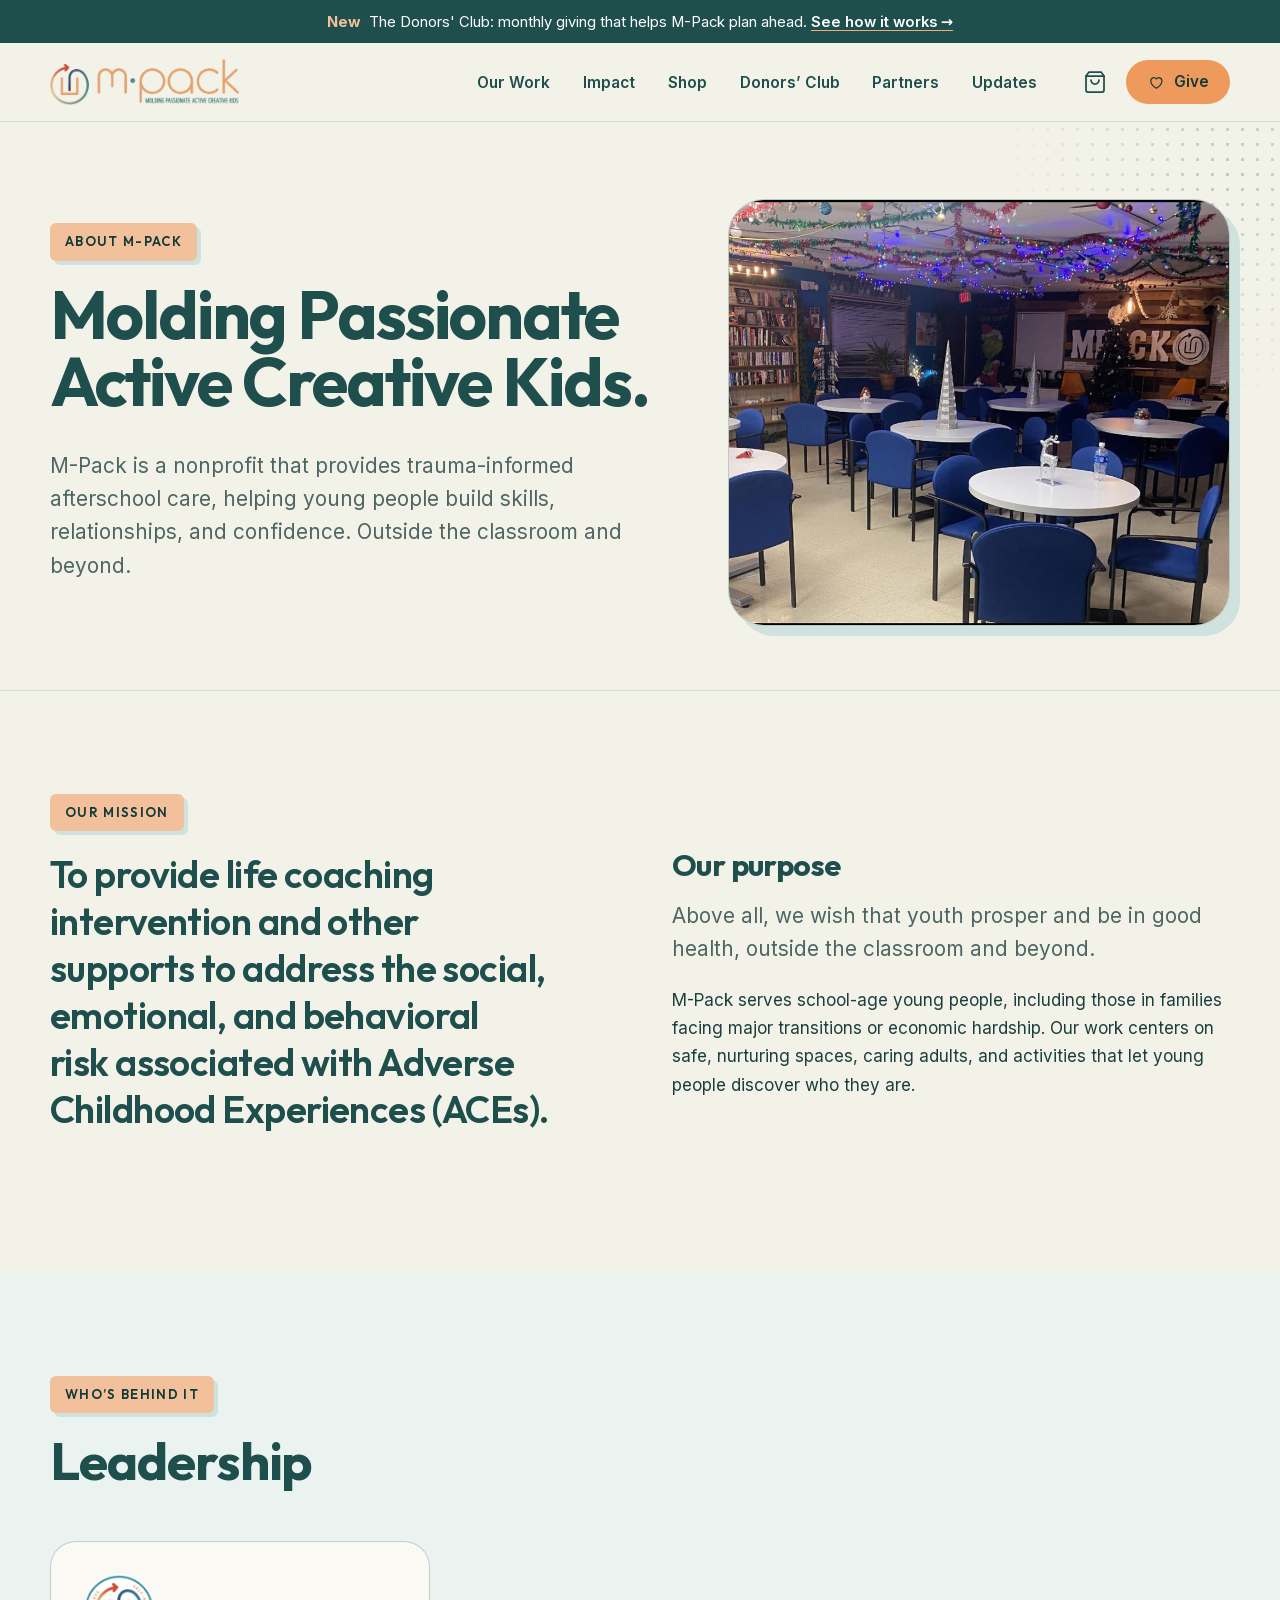
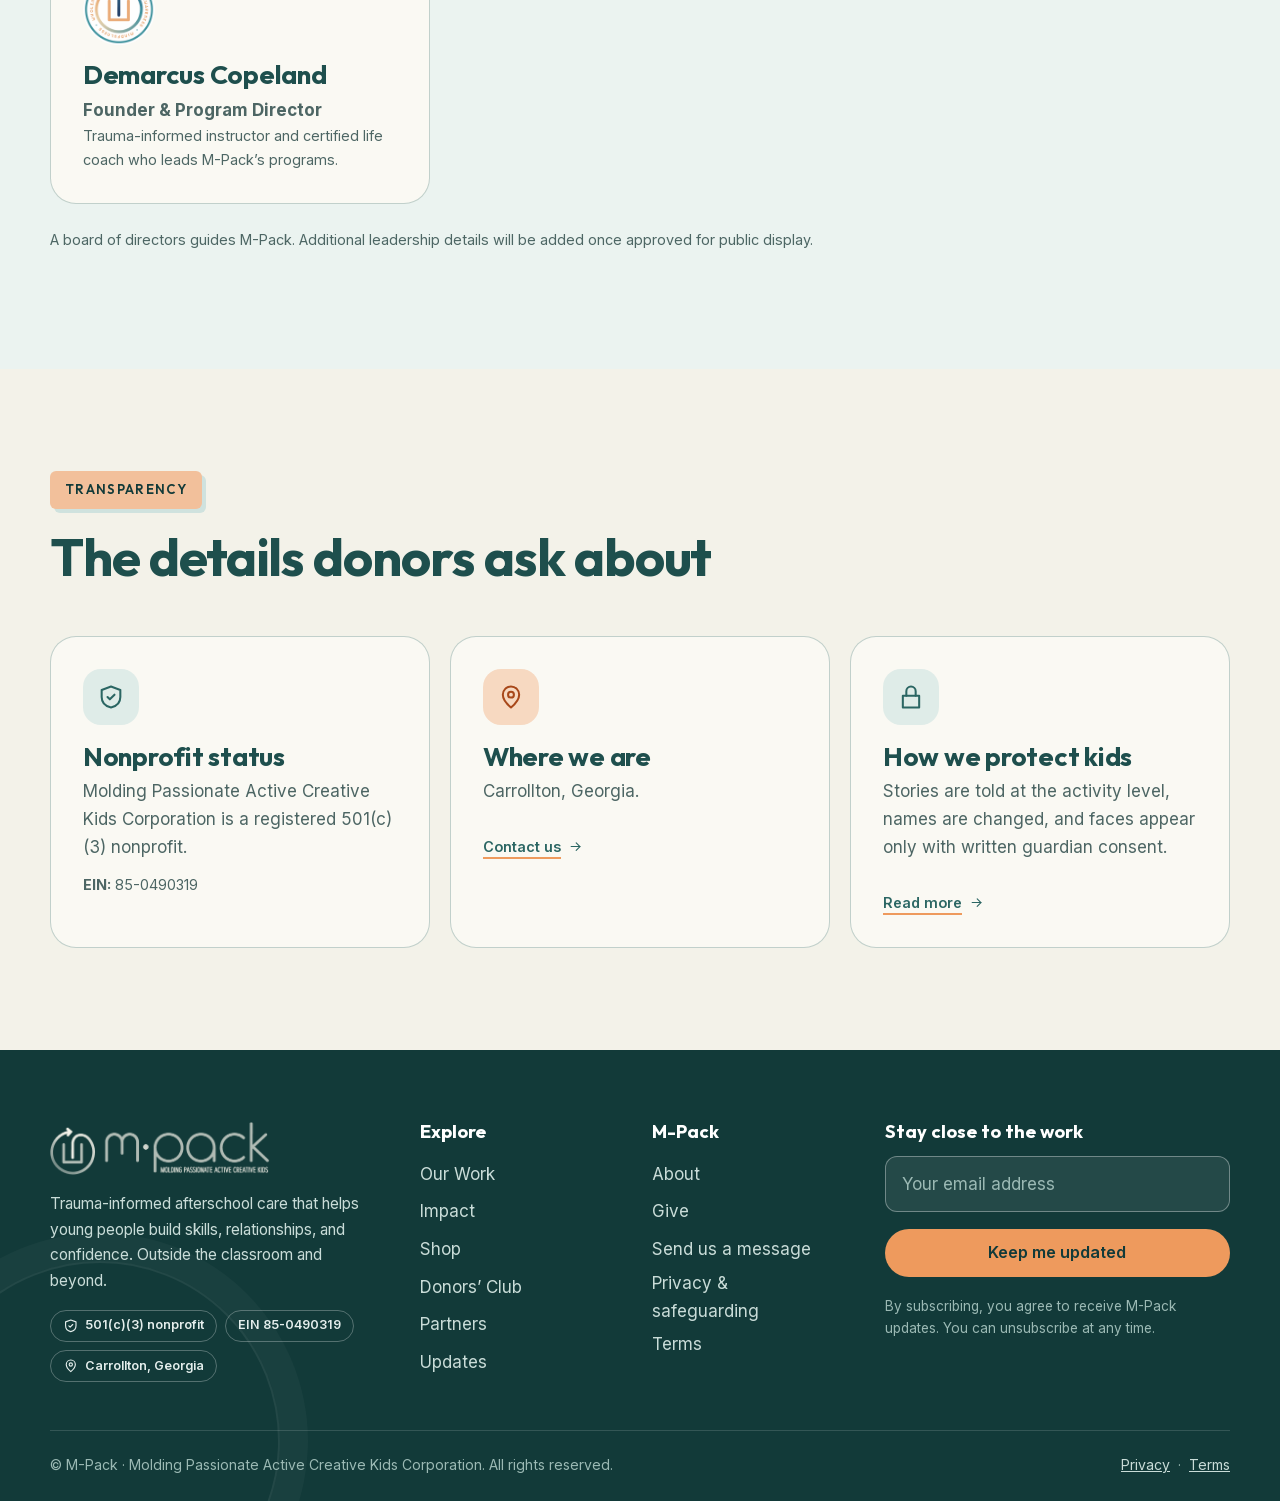
==== commit dcef5c71: "Tighten copy to match source documents - Mission quote now matches the presentation wording - Remove" ====
--- a/about.html
+++ b/about.html
@@ -29,7 +29,7 @@
       <h1>Molding Passionate Active Creative Kids.</h1>
       <p class="lead">M-&#8288;Pack is a nonprofit that provides trauma-informed afterschool care, helping young people build skills, relationships, and confidence. Outside the classroom and beyond.</p>
     </div>
-    <div class="photo"><img src="assets/img/photos/space-library.jpg" width="1400" height="777" alt="The M-Pack library lounge." style="aspect-ratio:4/3.4"></div>
+    <div class="photo"><img src="assets/img/photos/space-library.jpg" width="1400" height="777" alt="The M-Pack library, with round tables and bookshelves." style="aspect-ratio:4/3.4"></div>
   </div>
 </section>
 
@@ -53,7 +53,7 @@
     <div class="grid grid-3">
       <article class="card reveal"><img src="assets/img/logo-badge.png" width="72" height="72" alt="" style="margin-bottom:1rem"><h3 style="margin-top:0">Demarcus Copeland</h3><p><strong>Founder &amp; Program Director</strong></p><p class="small">Trauma-informed instructor and certified life coach who leads M-&#8288;Pack&rsquo;s programs.</p></article>
     </div>
-    <p class="muted small mt-2">A volunteer board of directors guides M-&#8288;Pack. Additional leadership details will be added once approved for public display.</p>
+    <p class="muted small mt-2">A board of directors guides M-&#8288;Pack. Additional leadership details will be added once approved for public display.</p>
   </div>
 </section>
 
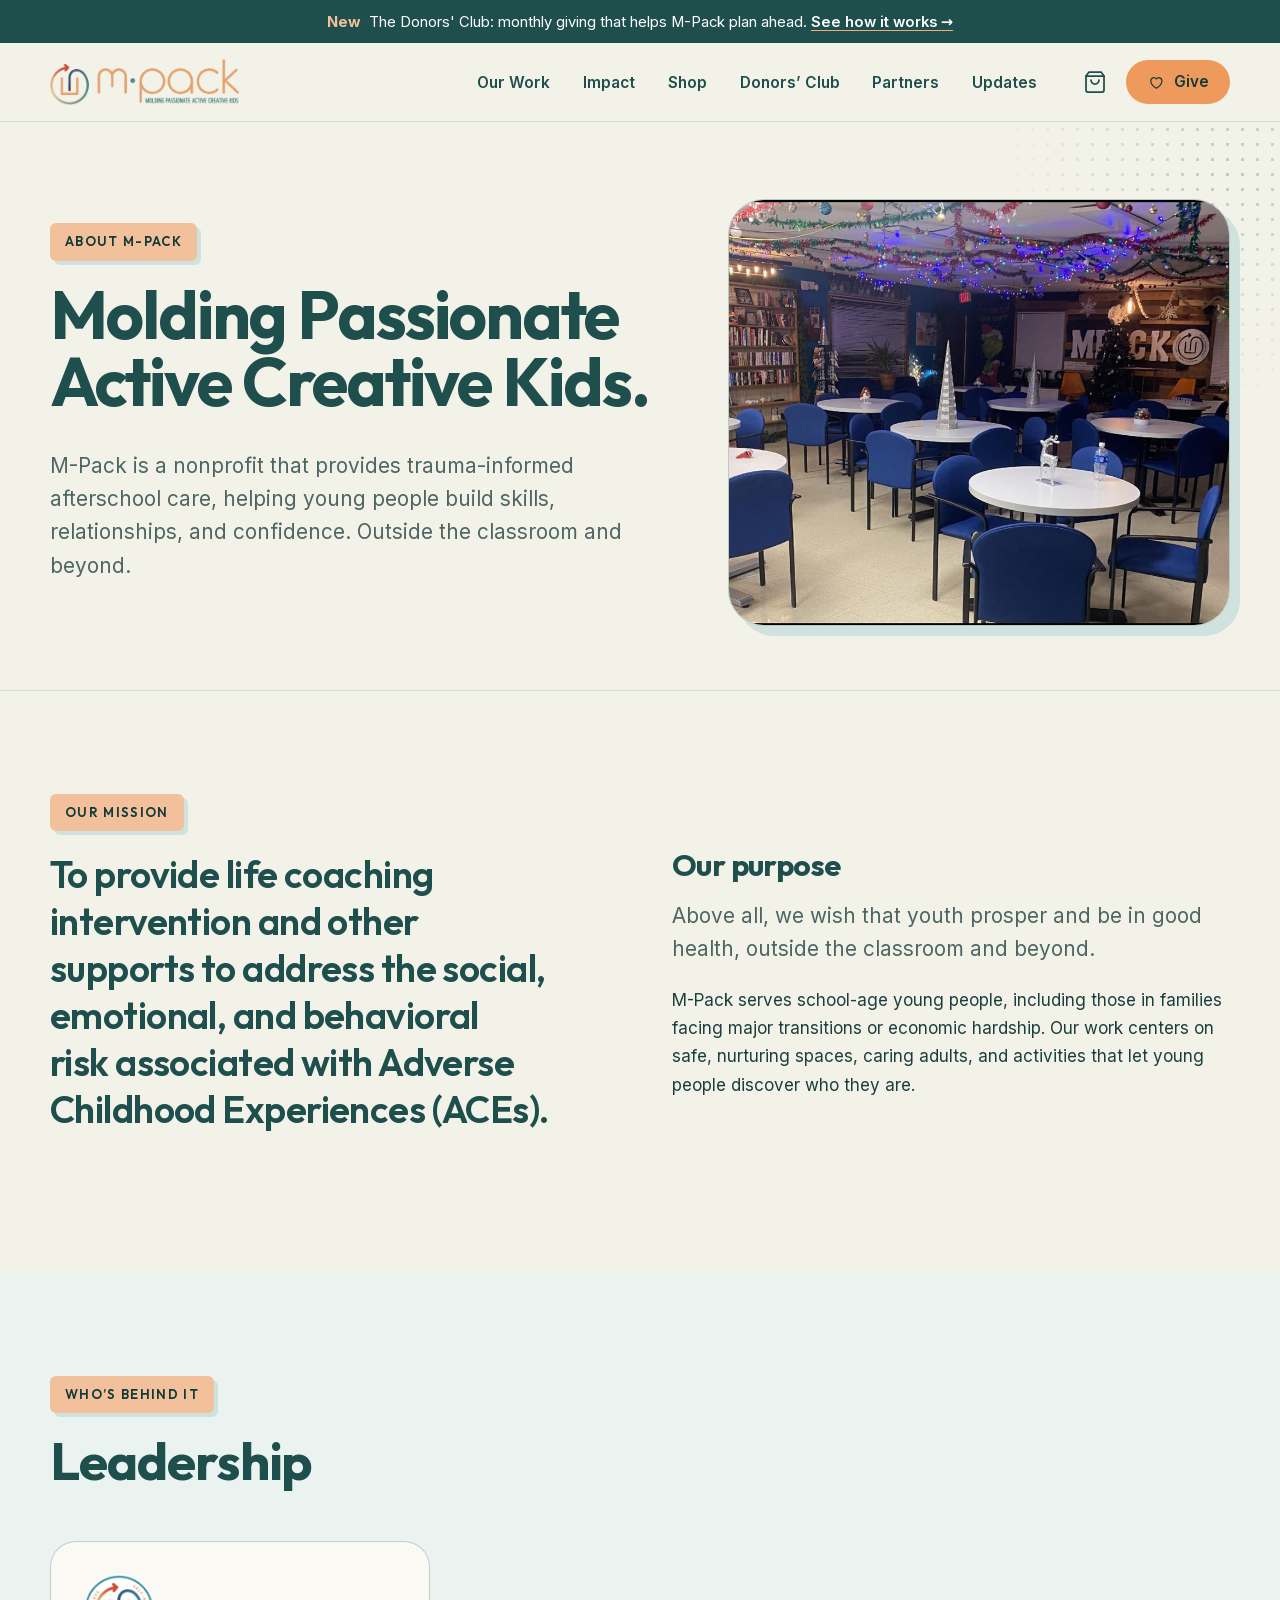
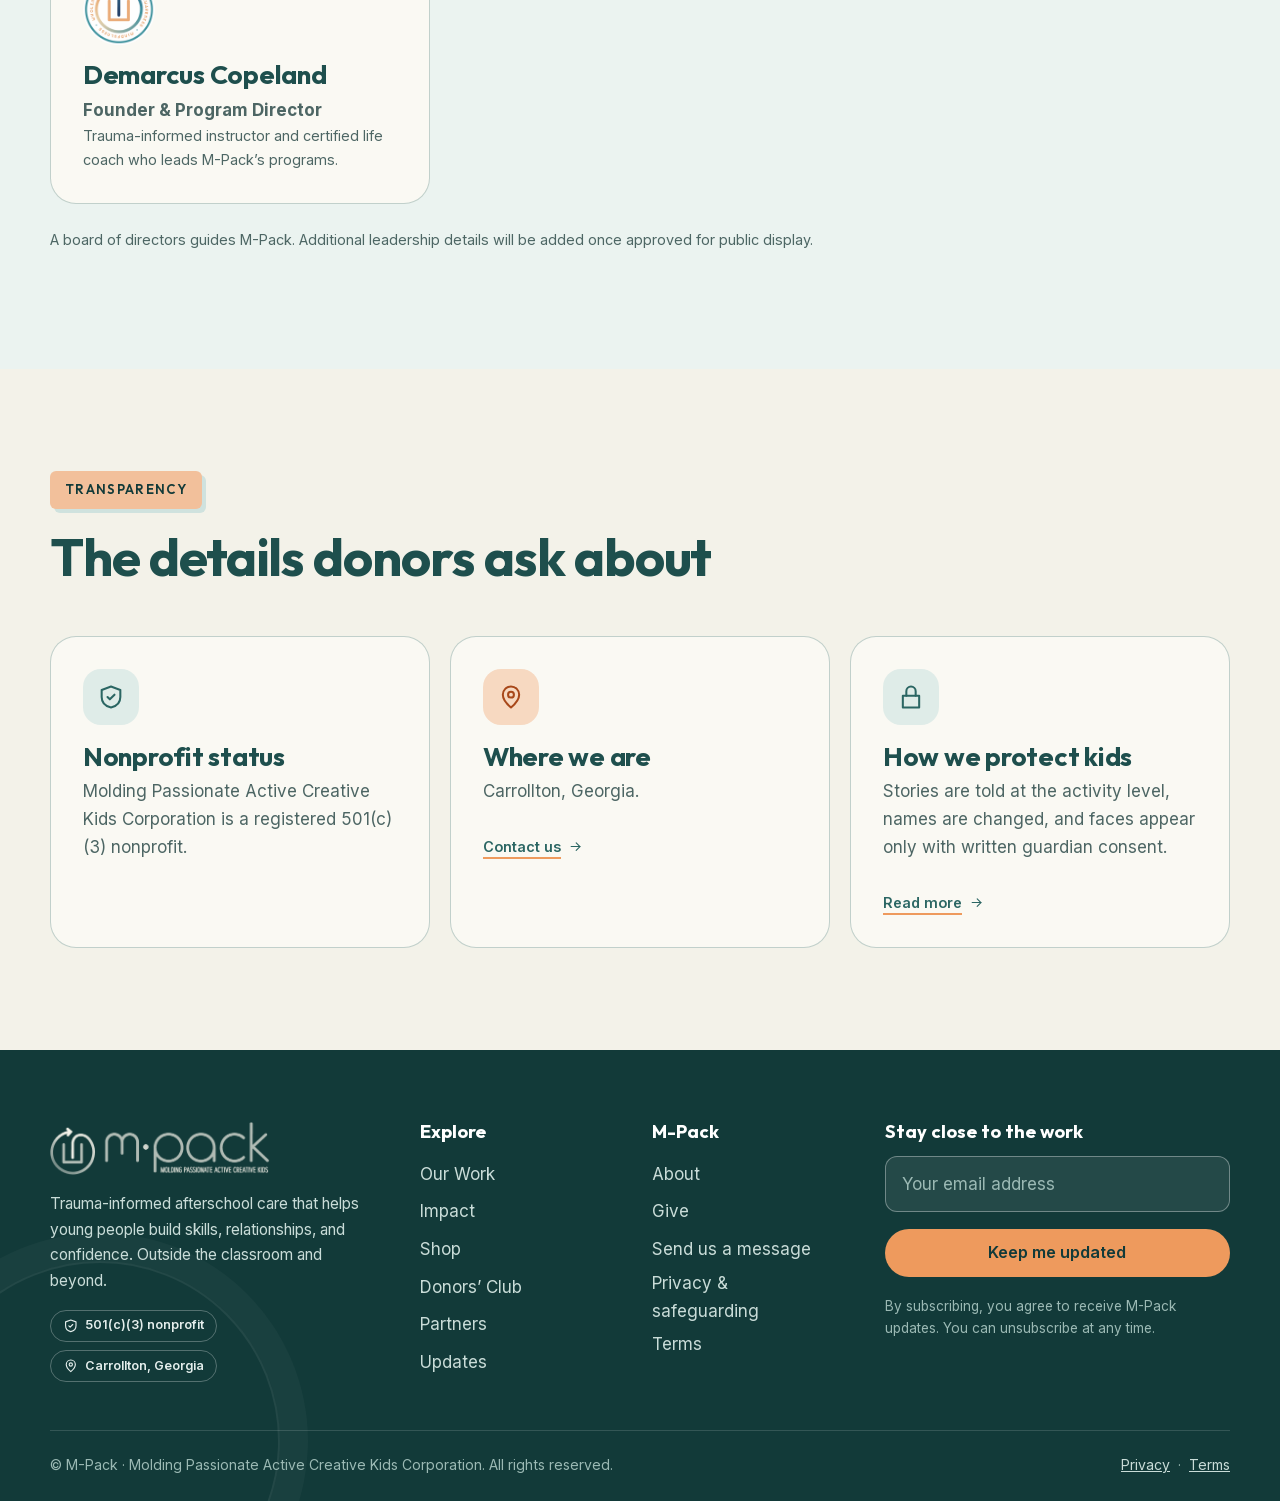
==== commit 77440862: "Remove EIN from the public site until M-Pack approves showing it Co-Authored-By: Claude Sonnet 5.5 <" ====
--- a/about.html
+++ b/about.html
@@ -61,7 +61,7 @@
   <div class="container">
     <div class="section-head"><span class="tag">Transparency</span><h2>The details donors ask about</h2></div>
     <div class="grid grid-3">
-      <article class="card reveal"><span class="ico"><svg class="i" aria-hidden="true" focusable="false"><use href="#i-shield"></use></svg></span><h3>Nonprofit status</h3><p>Molding Passionate Active Creative Kids Corporation is a registered 501(c)(3) nonprofit.</p><p class="small mt-1"><strong>EIN:</strong> 85-0490319</p></article>
+      <article class="card reveal"><span class="ico"><svg class="i" aria-hidden="true" focusable="false"><use href="#i-shield"></use></svg></span><h3>Nonprofit status</h3><p>Molding Passionate Active Creative Kids Corporation is a registered 501(c)(3) nonprofit.</p></article>
       <article class="card reveal"><span class="ico ico--orange"><svg class="i" aria-hidden="true" focusable="false"><use href="#i-pin"></use></svg></span><h3>Where we are</h3><p>Carrollton, Georgia.</p><p class="small mt-1"><a class="link-arrow" href="contact.html">Contact us <svg class="i " aria-hidden="true" focusable="false"><use href="#i-arrow"></use></svg></a></p></article>
       <article class="card reveal"><span class="ico"><svg class="i" aria-hidden="true" focusable="false"><use href="#i-lock"></use></svg></span><h3>How we protect kids</h3><p>Stories are told at the activity level, names are changed, and faces appear only with written guardian consent.</p><p class="small mt-1"><a class="link-arrow" href="privacy.html">Read more <svg class="i " aria-hidden="true" focusable="false"><use href="#i-arrow"></use></svg></a></p></article>
     </div>
